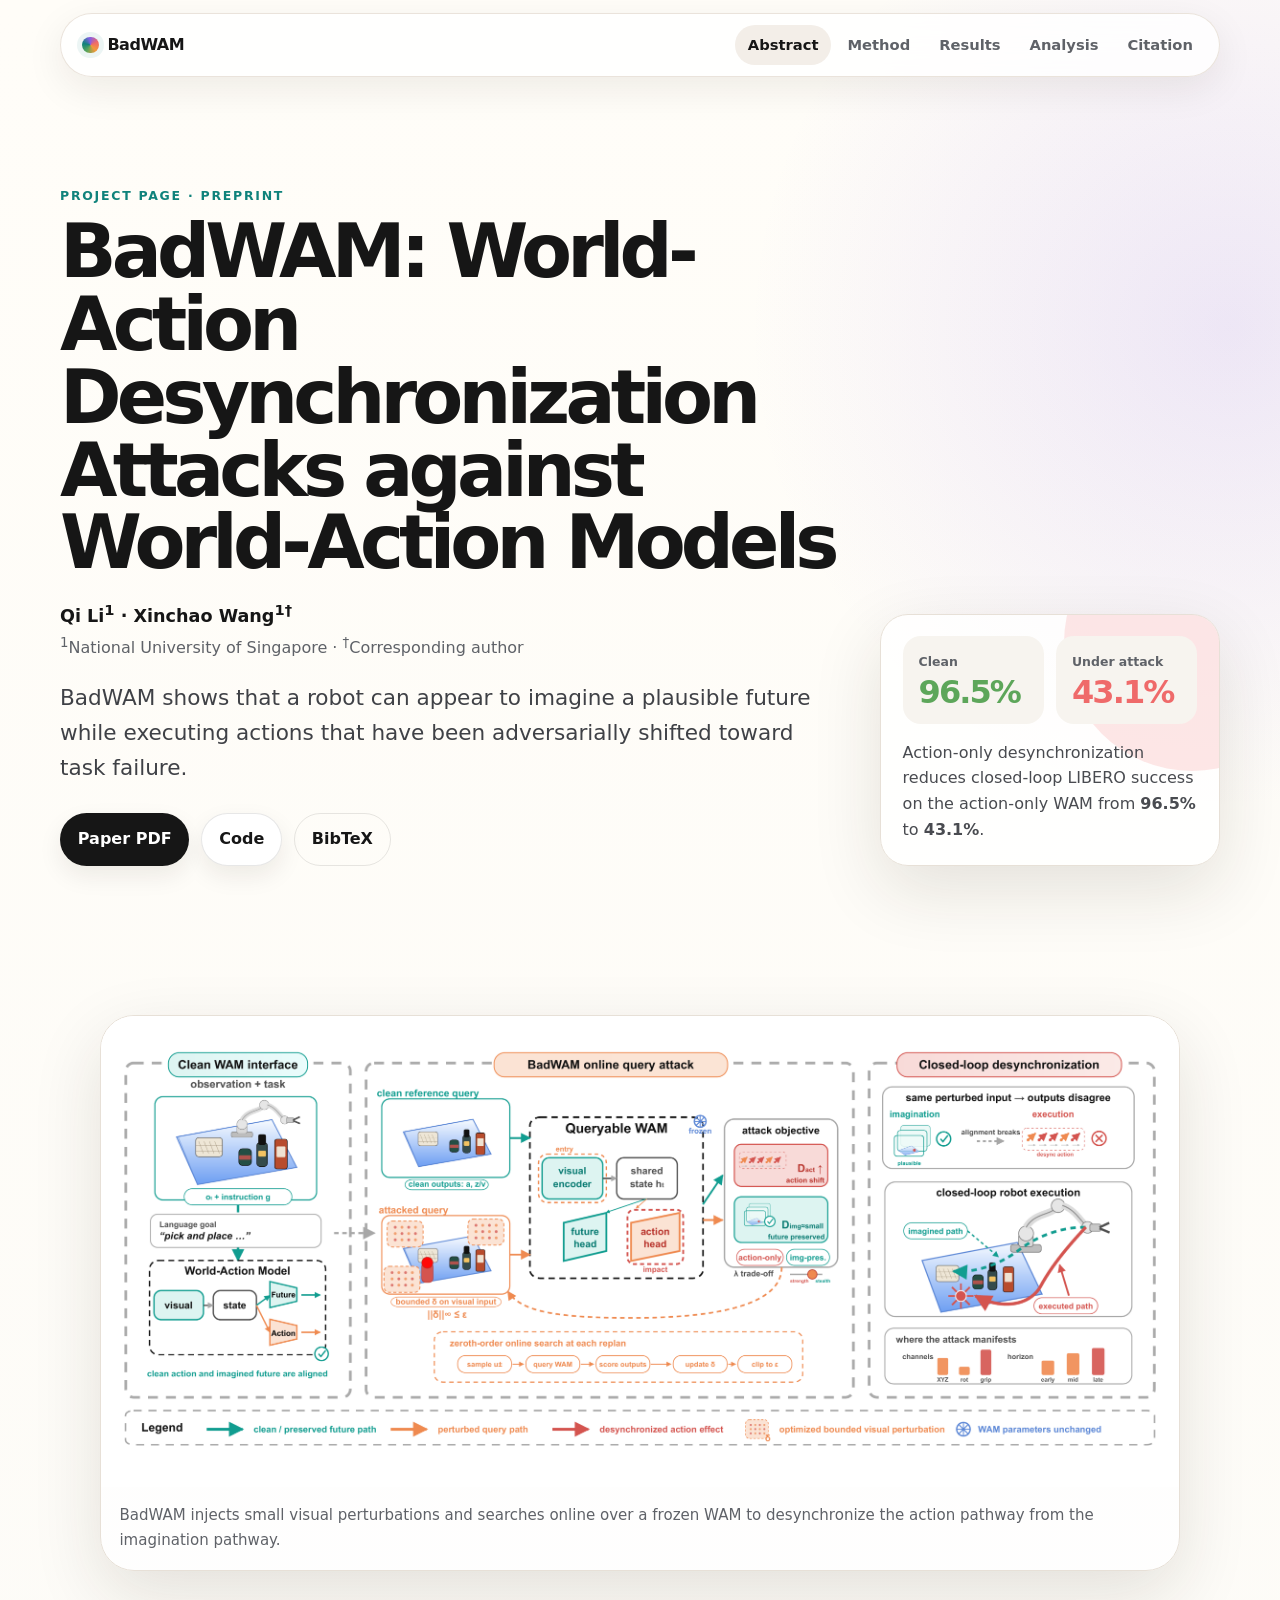
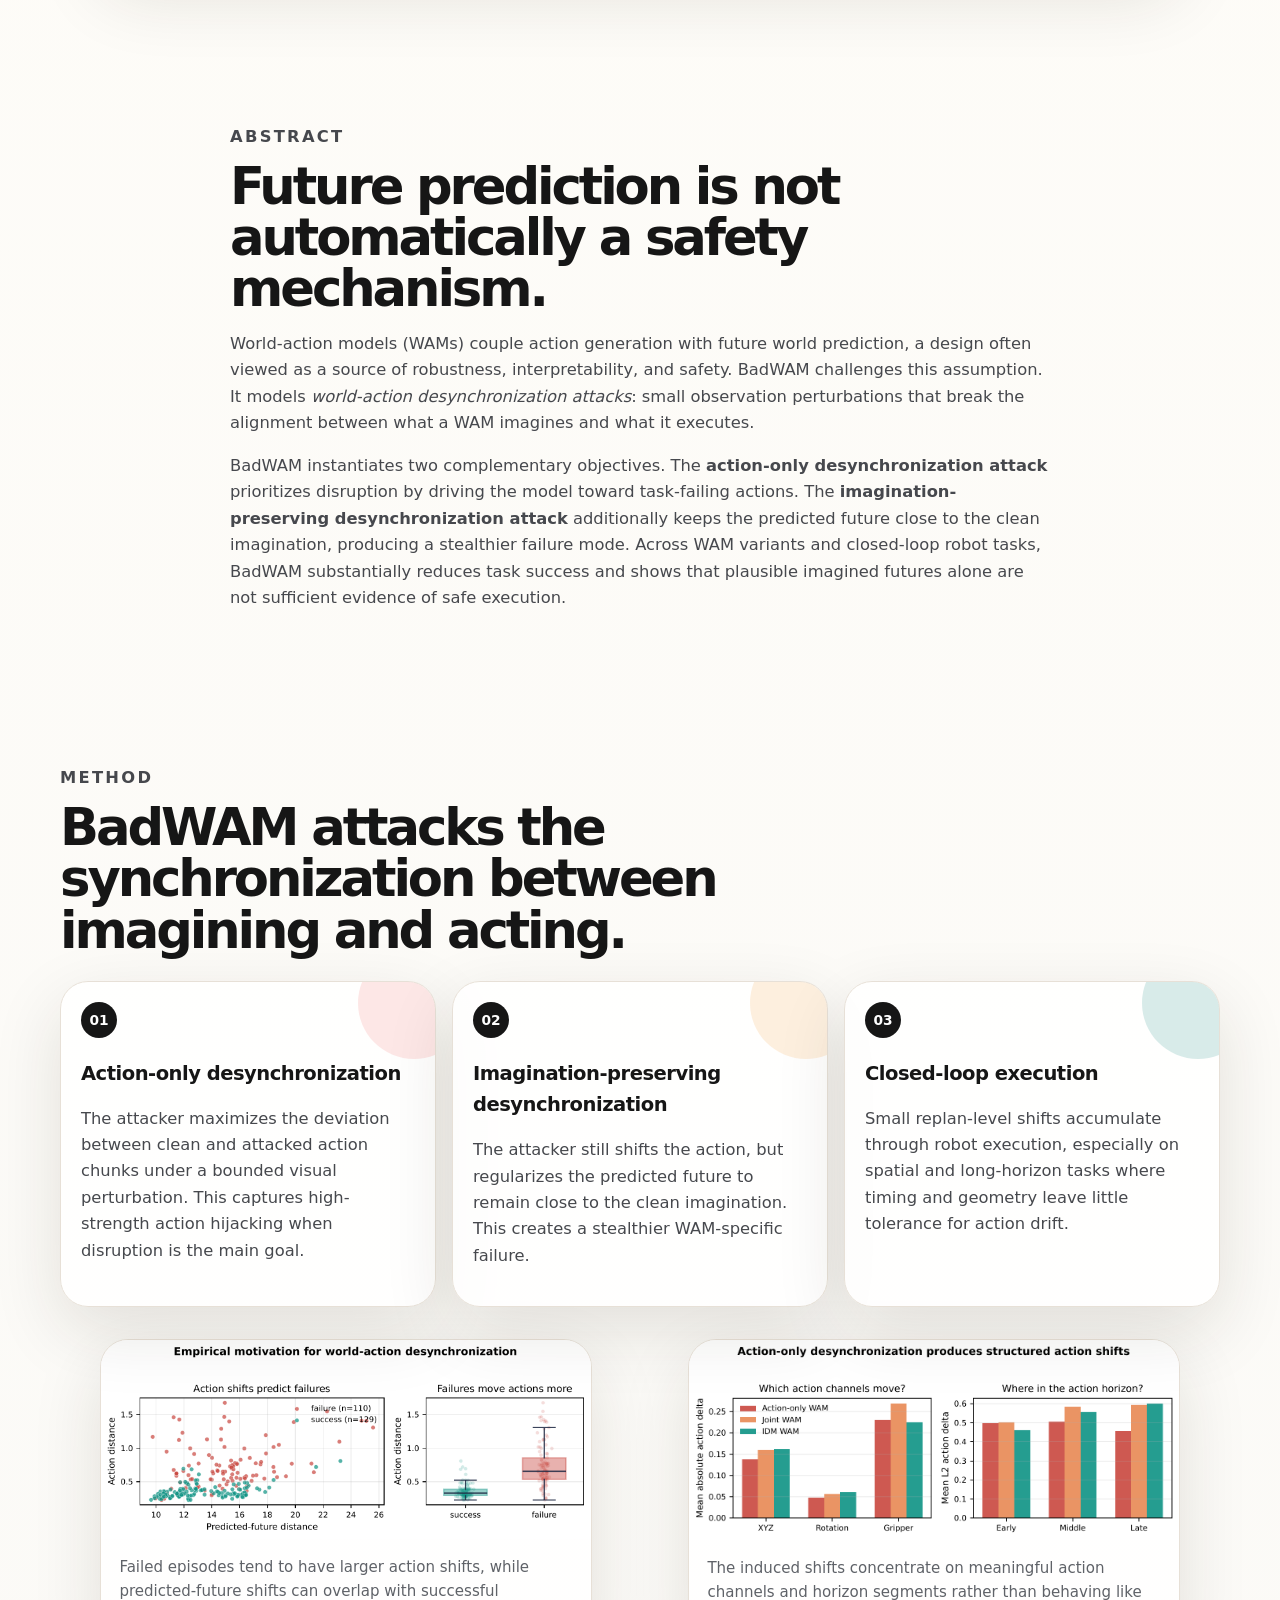
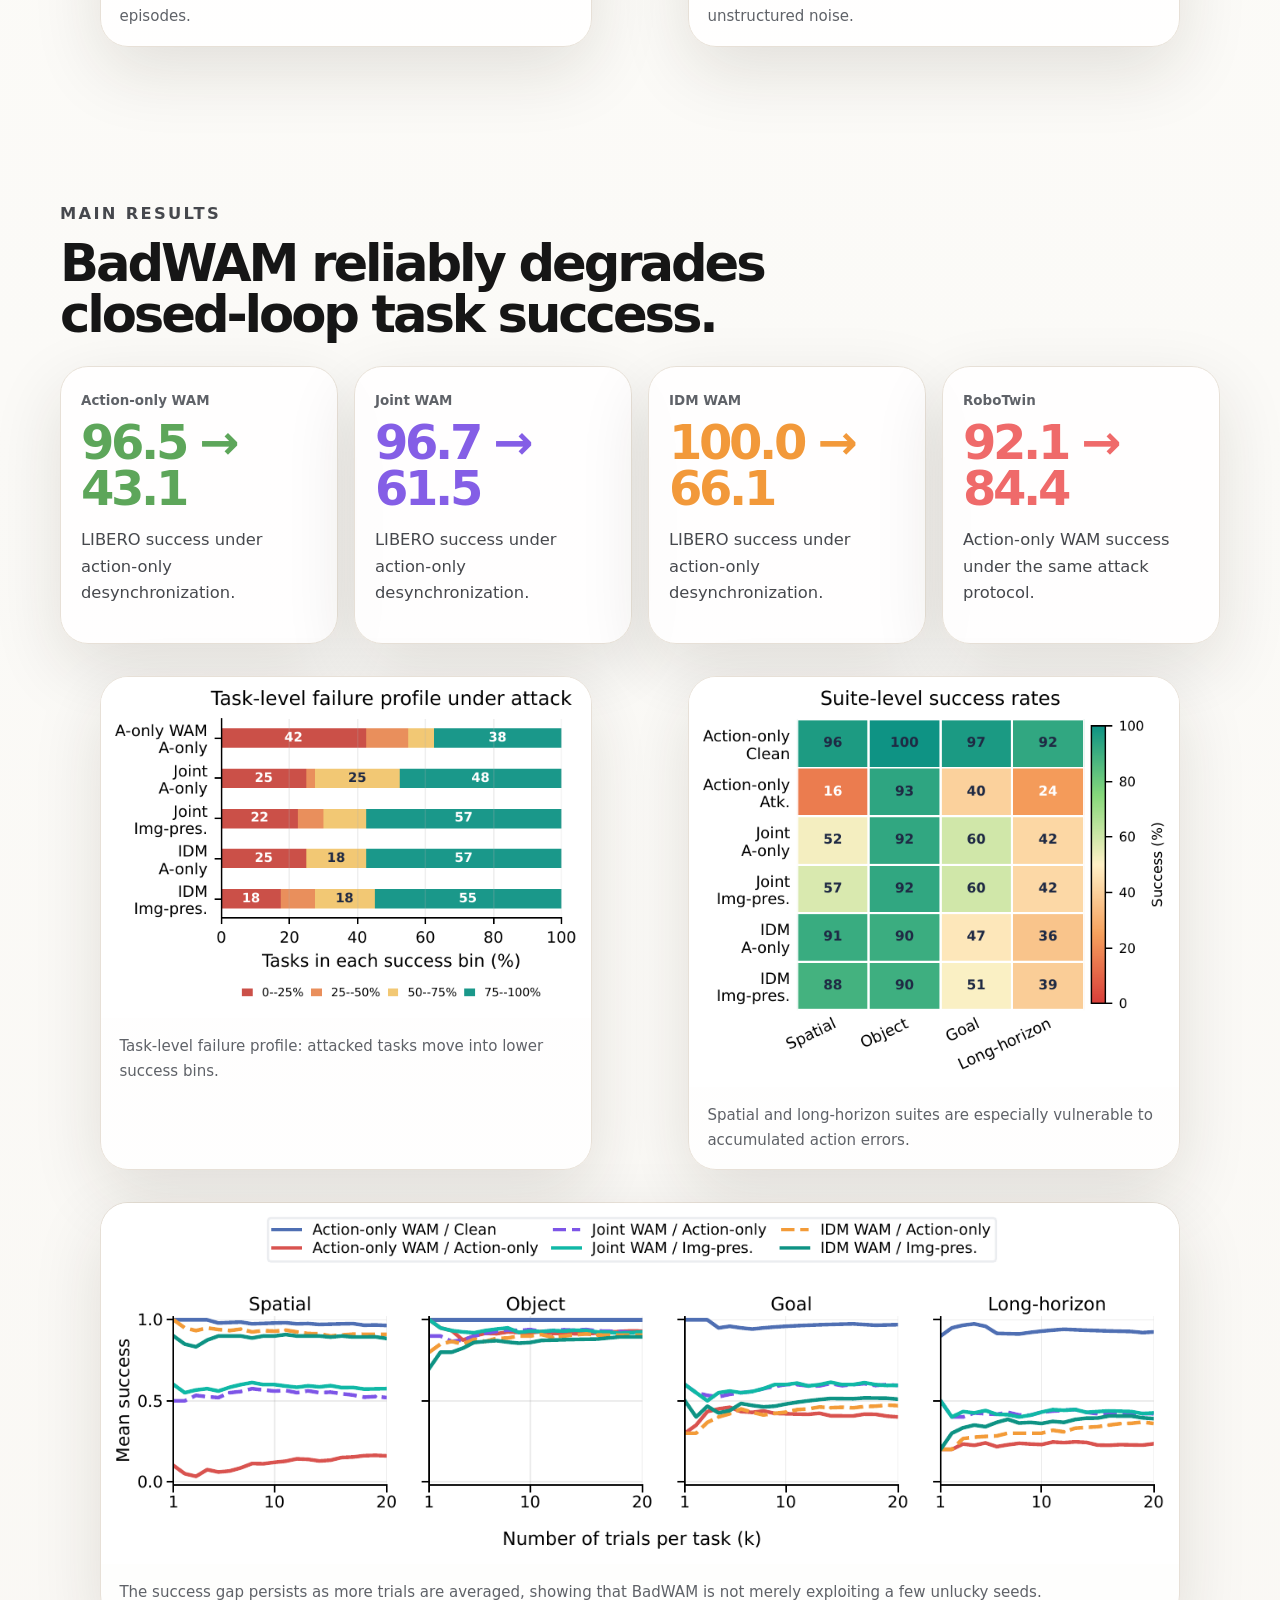
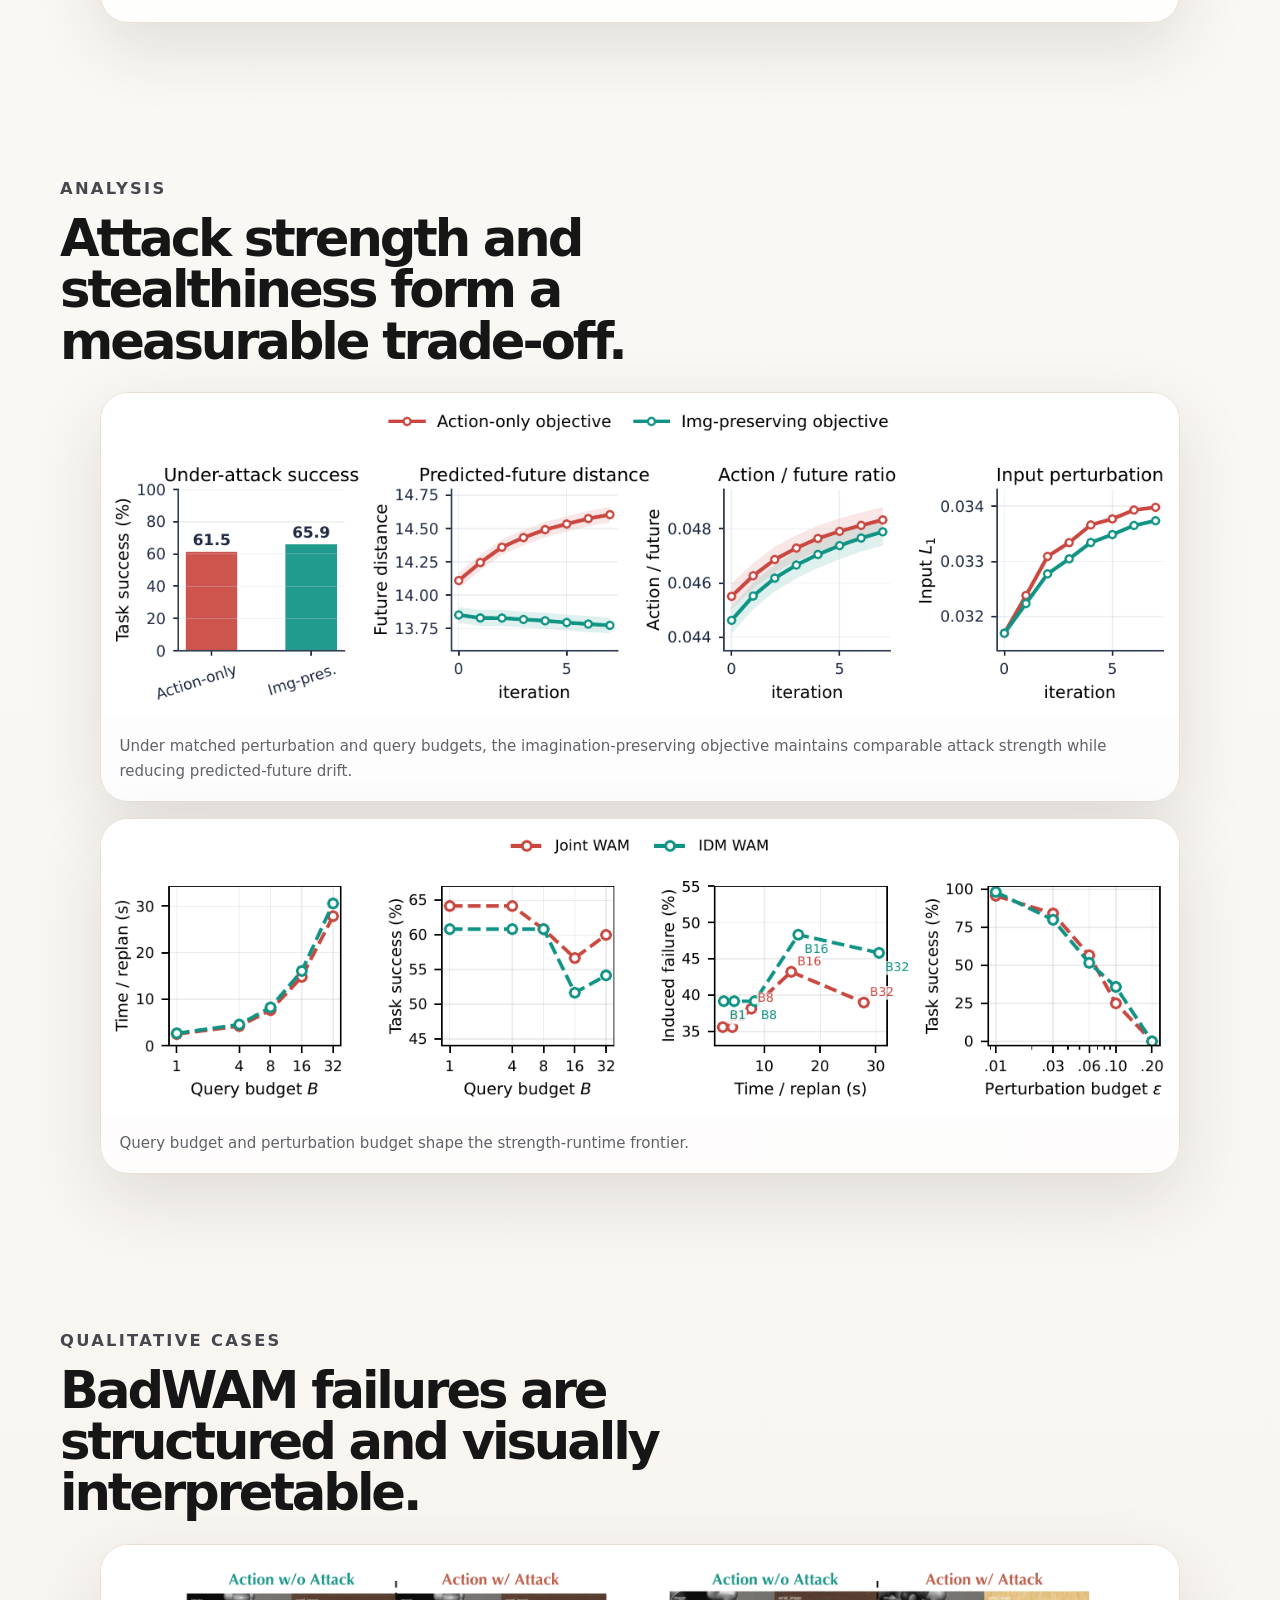
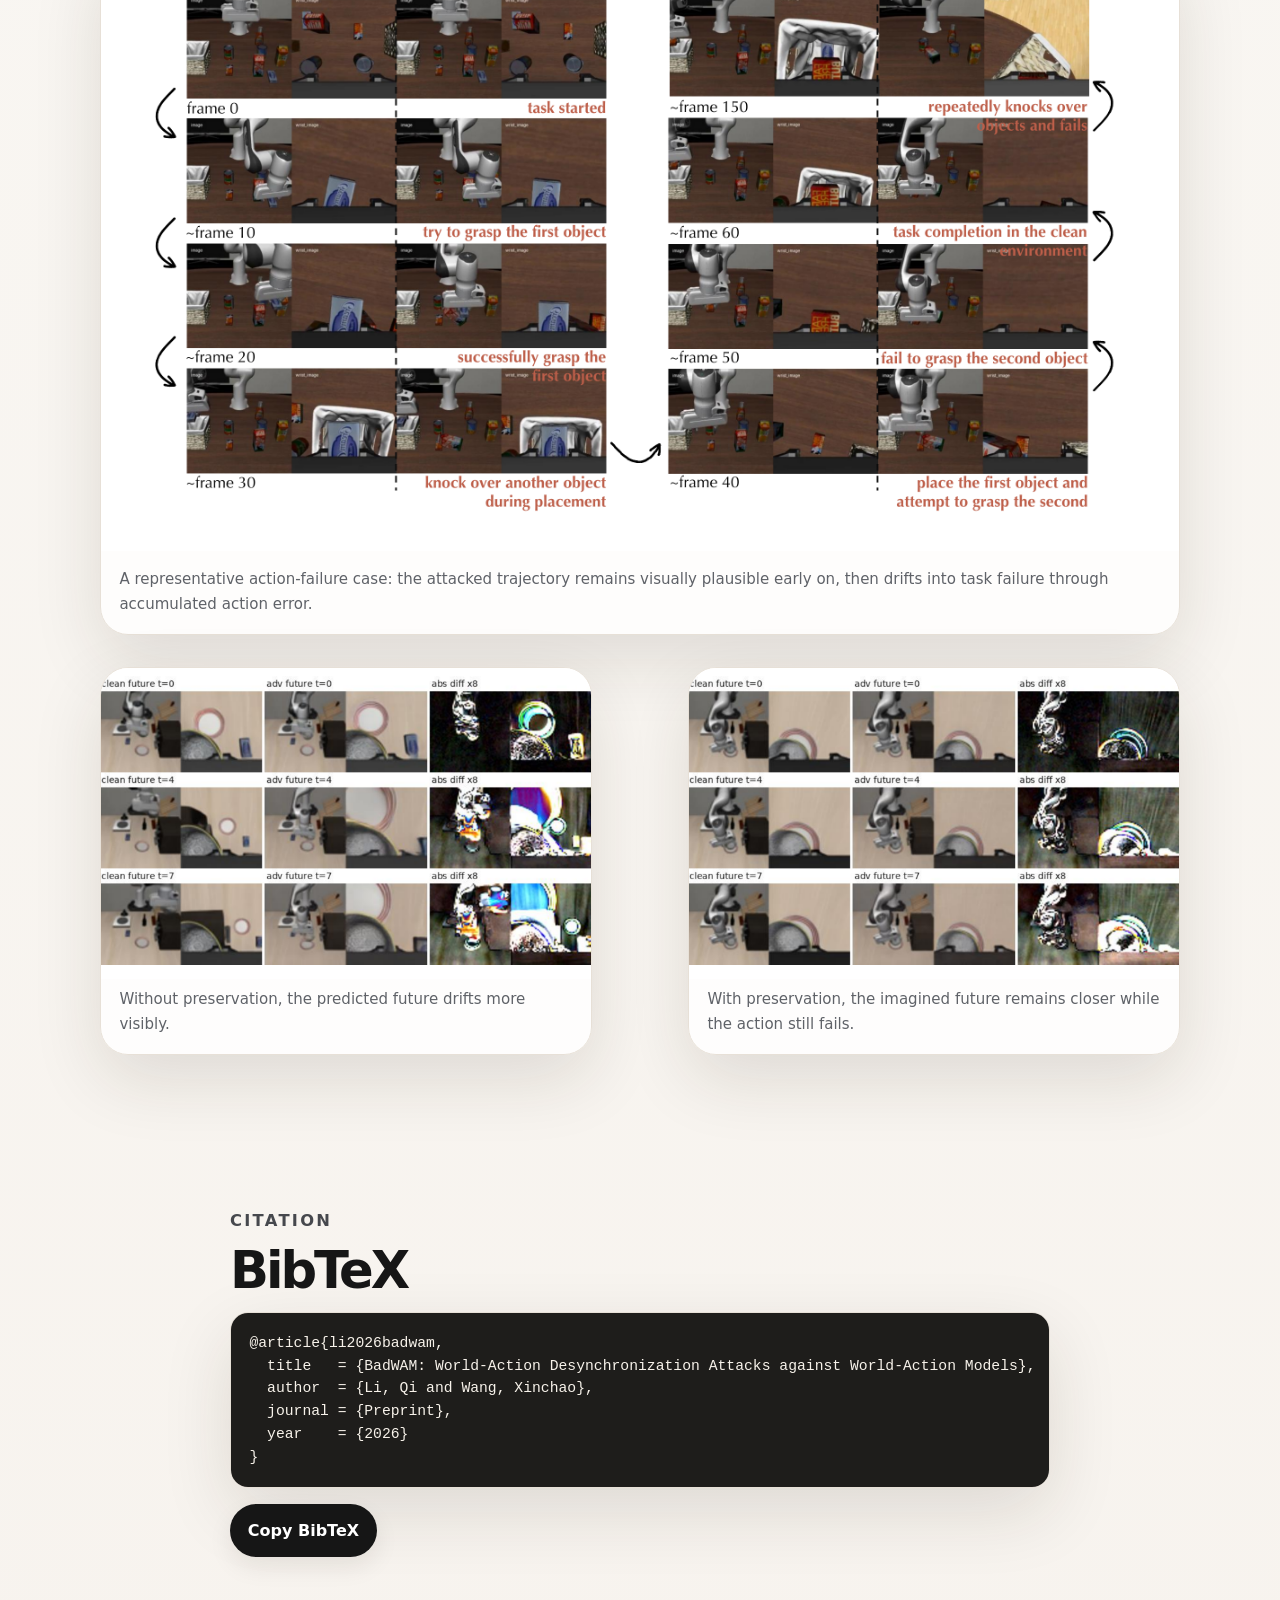
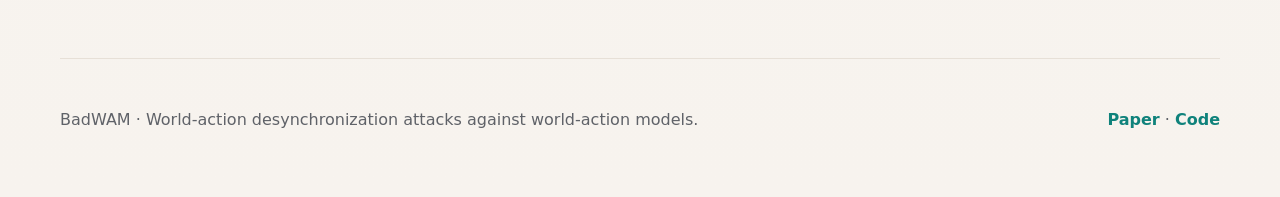
==== Homepage/index.html @ d05feae6 "BadWAM" ====
<!doctype html>
<html lang="en">
  <head>
    <meta charset="utf-8" />
    <meta name="viewport" content="width=device-width, initial-scale=1" />
    <meta
      name="description"
      content="BadWAM: World-Action Desynchronization Attacks against World-Action Models"
    />
    <meta property="og:title" content="BadWAM" />
    <meta
      property="og:description"
      content="World-action desynchronization attacks against world-action models."
    />
    <meta property="og:type" content="website" />
    <meta property="og:image" content="assets/images/method_overview.png" />
    <title>BadWAM: World-Action Desynchronization Attacks</title>
    <link rel="stylesheet" href="style.css" />
  </head>

  <body>
    <header class="topbar">
      <a class="brand" href="#top" aria-label="BadWAM home">
        <span class="brand-mark"></span>
        BadWAM
      </a>
      <nav class="site-nav" aria-label="Page navigation">
        <a href="#abstract">Abstract</a>
        <a href="#method">Method</a>
        <a href="#results">Results</a>
        <a href="#analysis">Analysis</a>
        <a href="#citation">Citation</a>
      </nav>
    </header>

    <main id="top">
      <section class="hero">
        <div class="hero-copy">
          <p class="eyebrow">Project page · Preprint</p>
          <h1>BadWAM: World-Action Desynchronization Attacks against World-Action Models</h1>
          <p class="authors">
            Qi Li<sup>1</sup> · Xinchao Wang<sup>1†</sup>
          </p>
          <p class="affiliation">
            <sup>1</sup>National University of Singapore · <sup>†</sup>Corresponding author
          </p>
          <p class="tagline">
            BadWAM shows that a robot can appear to imagine a plausible future while
            executing actions that have been adversarially shifted toward task failure.
          </p>
          <div class="button-row">
            <a class="button primary" href="assets/paper/BadWAM.pdf">Paper PDF</a>
            <a class="button" href="https://github.com/LiQiiiii/BadWAM">Code</a>
            <a class="button ghost" href="#citation">BibTeX</a>
          </div>
        </div>
        <aside class="hero-panel" aria-label="Key result summary">
          <div class="mini-chart">
            <div>
              <span>Clean</span>
              <strong>96.5%</strong>
            </div>
            <div>
              <span>Under attack</span>
              <strong>43.1%</strong>
            </div>
          </div>
          <p>
            Action-only desynchronization reduces closed-loop LIBERO success on the
            action-only WAM from <b>96.5%</b> to <b>43.1%</b>.
          </p>
        </aside>
      </section>

      <section class="section teaser">
        <figure class="image-card hero-image">
          <img src="assets/images/method_overview.png" alt="BadWAM method overview" />
          <figcaption>
            BadWAM injects small visual perturbations and searches online over a frozen
            WAM to desynchronize the action pathway from the imagination pathway.
          </figcaption>
        </figure>
      </section>

      <section id="abstract" class="section narrow">
        <p class="eyebrow">Abstract</p>
        <h2>Future prediction is not automatically a safety mechanism.</h2>
        <p>
          World-action models (WAMs) couple action generation with future world
          prediction, a design often viewed as a source of robustness, interpretability,
          and safety. BadWAM challenges this assumption. It models
          <em>world-action desynchronization attacks</em>: small observation
          perturbations that break the alignment between what a WAM imagines and what it
          executes.
        </p>
        <p>
          BadWAM instantiates two complementary objectives. The
          <strong>action-only desynchronization attack</strong> prioritizes disruption by
          driving the model toward task-failing actions. The
          <strong>imagination-preserving desynchronization attack</strong> additionally
          keeps the predicted future close to the clean imagination, producing a stealthier
          failure mode. Across WAM variants and closed-loop robot tasks, BadWAM
          substantially reduces task success and shows that plausible imagined futures
          alone are not sufficient evidence of safe execution.
        </p>
      </section>

      <section id="method" class="section">
        <div class="section-head">
          <p class="eyebrow">Method</p>
          <h2>BadWAM attacks the synchronization between imagining and acting.</h2>
        </div>

        <div class="method-grid">
          <article class="method-card red">
            <span class="step">01</span>
            <h3>Action-only desynchronization</h3>
            <p>
              The attacker maximizes the deviation between clean and attacked action
              chunks under a bounded visual perturbation. This captures high-strength
              action hijacking when disruption is the main goal.
            </p>
          </article>
          <article class="method-card orange">
            <span class="step">02</span>
            <h3>Imagination-preserving desynchronization</h3>
            <p>
              The attacker still shifts the action, but regularizes the predicted future
              to remain close to the clean imagination. This creates a stealthier
              WAM-specific failure.
            </p>
          </article>
          <article class="method-card teal">
            <span class="step">03</span>
            <h3>Closed-loop execution</h3>
            <p>
              Small replan-level shifts accumulate through robot execution, especially on
              spatial and long-horizon tasks where timing and geometry leave little
              tolerance for action drift.
            </p>
          </article>
        </div>

        <div class="two-col">
          <figure class="image-card">
            <img src="assets/images/desync_evidence_overleaf.png" alt="Action and future statistics" />
            <figcaption>
              Failed episodes tend to have larger action shifts, while predicted-future
              shifts can overlap with successful episodes.
            </figcaption>
          </figure>
          <figure class="image-card">
            <img src="assets/images/action_structure.png" alt="Action component analysis" />
            <figcaption>
              The induced shifts concentrate on meaningful action channels and horizon
              segments rather than behaving like unstructured noise.
            </figcaption>
          </figure>
        </div>
      </section>

      <section id="results" class="section">
        <div class="section-head">
          <p class="eyebrow">Main results</p>
          <h2>BadWAM reliably degrades closed-loop task success.</h2>
        </div>

        <div class="result-grid">
          <article class="result-card green">
            <span>Action-only WAM</span>
            <strong>96.5 → 43.1</strong>
            <p>LIBERO success under action-only desynchronization.</p>
          </article>
          <article class="result-card purple">
            <span>Joint WAM</span>
            <strong>96.7 → 61.5</strong>
            <p>LIBERO success under action-only desynchronization.</p>
          </article>
          <article class="result-card orange">
            <span>IDM WAM</span>
            <strong>100.0 → 66.1</strong>
            <p>LIBERO success under action-only desynchronization.</p>
          </article>
          <article class="result-card red">
            <span>RoboTwin</span>
            <strong>92.1 → 84.4</strong>
            <p>Action-only WAM success under the same attack protocol.</p>
          </article>
        </div>

        <div class="two-col">
          <figure class="image-card">
            <img src="assets/images/main_results.png" alt="Task-level failure profile" />
            <figcaption>
              Task-level failure profile: attacked tasks move into lower success bins.
            </figcaption>
          </figure>
          <figure class="image-card">
            <img src="assets/images/suite_heatmap.png" alt="Per-suite success heatmap" />
            <figcaption>
              Spatial and long-horizon suites are especially vulnerable to accumulated
              action errors.
            </figcaption>
          </figure>
        </div>

        <figure class="image-card wide">
          <img src="assets/images/success_by_suite.png" alt="Success over repeated trials by suite" />
          <figcaption>
            The success gap persists as more trials are averaged, showing that BadWAM is
            not merely exploiting a few unlucky seeds.
          </figcaption>
        </figure>
      </section>

      <section id="analysis" class="section">
        <div class="section-head">
          <p class="eyebrow">Analysis</p>
          <h2>Attack strength and stealthiness form a measurable trade-off.</h2>
        </div>

        <figure class="image-card wide">
          <img
            src="assets/images/matched_stealth.png"
            alt="Matched-strength stealth dynamics"
          />
          <figcaption>
            Under matched perturbation and query budgets, the imagination-preserving
            objective maintains comparable attack strength while reducing predicted-future
            drift.
          </figcaption>
        </figure>

        <figure class="image-card wide">
          <img src="assets/images/efficiency.png" alt="Efficiency and perturbation budget" />
          <figcaption>
            Query budget and perturbation budget shape the strength-runtime frontier.
          </figcaption>
        </figure>
      </section>

      <section id="qualitative" class="section">
        <div class="section-head">
          <p class="eyebrow">Qualitative cases</p>
          <h2>BadWAM failures are structured and visually interpretable.</h2>
        </div>

        <figure class="image-card wide">
          <img src="assets/images/action_case.png" alt="Clean and attacked action case study" />
          <figcaption>
            A representative action-failure case: the attacked trajectory remains visually
            plausible early on, then drifts into task failure through accumulated action
            error.
          </figcaption>
        </figure>

        <div class="two-col case-figures">
          <figure class="image-card future-case">
            <img
              src="assets/images/future_without_preservation.png"
              alt="Predicted future without preservation"
            />
            <figcaption>Without preservation, the predicted future drifts more visibly.</figcaption>
          </figure>
          <figure class="image-card future-case">
            <img
              src="assets/images/future_with_preservation.png"
              alt="Predicted future with preservation"
            />
            <figcaption>
              With preservation, the imagined future remains closer while the action still
              fails.
            </figcaption>
          </figure>
        </div>
      </section>

      <section id="citation" class="section narrow">
        <p class="eyebrow">Citation</p>
        <h2>BibTeX</h2>
        <pre><code id="bibtex">@article{li2026badwam,
  title   = {BadWAM: World-Action Desynchronization Attacks against World-Action Models},
  author  = {Li, Qi and Wang, Xinchao},
  journal = {Preprint},
  year    = {2026}
}</code></pre>
        <div class="button-row compact">
          <button class="button primary" type="button" data-copy-bibtex>Copy BibTeX</button>
          <span class="copy-status" data-copy-status></span>
        </div>
      </section>
    </main>

    <footer class="footer">
      <p>
        BadWAM · World-action desynchronization attacks against world-action models.
      </p>
      <p>
        <a href="assets/paper/BadWAM.pdf">Paper</a>
        <span aria-hidden="true">·</span>
        <a href="https://github.com/LiQiiiii/BadWAM">Code</a>
      </p>
    </footer>

    <script src="script.js"></script>
  </body>
</html>
---- Homepage/style.css ----
:root {
  --bg: #fbfaf7;
  --paper: #ffffff;
  --ink: #161616;
  --muted: #5f6268;
  --line: #e7e0d7;
  --green: #5da65a;
  --red: #ef6a6a;
  --orange: #f2993a;
  --purple: #845ee6;
  --teal: #0f827b;
  --blue: #447ea6;
  --shadow: 0 24px 70px rgba(40, 30, 18, 0.12);
  --radius-lg: 28px;
  --radius-md: 18px;
  --max-width: 1160px;
}

* {
  box-sizing: border-box;
}

html {
  scroll-behavior: smooth;
}

body {
  margin: 0;
  color: var(--ink);
  background:
    radial-gradient(circle at 10% -10%, rgba(93, 166, 90, 0.16), transparent 34rem),
    radial-gradient(circle at 96% 4%, rgba(132, 94, 230, 0.14), transparent 30rem),
    linear-gradient(180deg, #fffdf8 0%, var(--bg) 44%, #f7f3ee 100%);
  font-family:
    Inter, ui-sans-serif, system-ui, -apple-system, BlinkMacSystemFont, "Segoe UI",
    sans-serif;
  line-height: 1.62;
}

a {
  color: inherit;
}

img {
  display: block;
  max-width: 100%;
}

.topbar {
  position: sticky;
  top: 0;
  z-index: 20;
  display: flex;
  align-items: center;
  justify-content: space-between;
  gap: 1.5rem;
  width: min(var(--max-width), calc(100% - 2rem));
  margin: 0.8rem auto 0;
  padding: 0.72rem 0.85rem;
  border: 1px solid rgba(231, 224, 215, 0.88);
  border-radius: 999px;
  background: rgba(255, 255, 255, 0.82);
  backdrop-filter: blur(18px);
  box-shadow: 0 12px 38px rgba(40, 30, 18, 0.08);
}

.brand,
.site-nav a {
  text-decoration: none;
}

.brand {
  display: inline-flex;
  align-items: center;
  gap: 0.55rem;
  padding-left: 0.45rem;
  font-weight: 820;
  letter-spacing: -0.03em;
}

.brand-mark {
  width: 1.05rem;
  height: 1.05rem;
  border-radius: 50%;
  background: conic-gradient(from 210deg, var(--green), var(--teal), var(--purple), var(--red), var(--orange), var(--green));
  box-shadow: 0 0 0 5px rgba(15, 130, 123, 0.08);
}

.site-nav {
  display: flex;
  gap: 0.25rem;
  flex-wrap: wrap;
  justify-content: flex-end;
}

.site-nav a {
  padding: 0.48rem 0.78rem;
  border-radius: 999px;
  color: var(--muted);
  font-size: 0.92rem;
  font-weight: 650;
}

.site-nav a:hover,
.site-nav a.active {
  color: var(--ink);
  background: #f3eee8;
}

main {
  width: min(var(--max-width), calc(100% - 2rem));
  margin: 0 auto;
}

.hero {
  display: grid;
  grid-template-columns: minmax(0, 1fr) 340px;
  gap: 2rem;
  align-items: end;
  min-height: 72vh;
  padding: 6.8rem 0 4rem;
}

.hero-copy h1 {
  max-width: 900px;
  margin: 0.4rem 0 1.1rem;
  font-size: clamp(2.7rem, 5.8vw, 5.7rem);
  line-height: 0.98;
  letter-spacing: -0.065em;
}

.eyebrow {
  margin: 0 0 0.65rem;
  color: var(--teal);
  font-size: 0.78rem;
  font-weight: 850;
  letter-spacing: 0.14em;
  text-transform: uppercase;
}

.authors {
  margin: 0.2rem 0 0;
  font-size: 1.1rem;
  font-weight: 720;
}

.affiliation {
  margin: 0.15rem 0 1.2rem;
  color: var(--muted);
}

.tagline {
  max-width: 780px;
  margin: 0;
  color: #3f4146;
  font-size: clamp(1.1rem, 2vw, 1.35rem);
}

.button-row {
  display: flex;
  align-items: center;
  flex-wrap: wrap;
  gap: 0.75rem;
  margin-top: 1.7rem;
}

.button {
  display: inline-flex;
  align-items: center;
  justify-content: center;
  min-height: 2.8rem;
  padding: 0.78rem 1.05rem;
  border: 1px solid rgba(22, 22, 22, 0.1);
  border-radius: 999px;
  background: var(--paper);
  color: var(--ink);
  font: inherit;
  font-weight: 760;
  text-decoration: none;
  cursor: pointer;
  box-shadow: 0 10px 25px rgba(40, 30, 18, 0.08);
  transition: transform 160ms ease, box-shadow 160ms ease, background 160ms ease;
}

.button:hover {
  transform: translateY(-2px);
  box-shadow: 0 16px 34px rgba(40, 30, 18, 0.12);
}

.button.primary {
  border-color: transparent;
  background: var(--ink);
  color: white;
}

.button.ghost {
  background: transparent;
  box-shadow: none;
}

.button-row.compact {
  margin-top: 1rem;
}

.copy-status {
  color: var(--teal);
  font-weight: 700;
}

.hero-panel {
  position: relative;
  overflow: hidden;
  padding: 1.35rem;
  border: 1px solid var(--line);
  border-radius: var(--radius-lg);
  background: rgba(255, 255, 255, 0.76);
  box-shadow: var(--shadow);
}

.hero-panel::before {
  content: "";
  position: absolute;
  inset: -40% -30% auto auto;
  width: 16rem;
  height: 16rem;
  border-radius: 50%;
  background: rgba(239, 106, 106, 0.16);
}

.mini-chart {
  position: relative;
  z-index: 1;
  display: grid;
  grid-template-columns: 1fr 1fr;
  gap: 0.75rem;
}

.mini-chart div {
  padding: 1rem;
  border-radius: 18px;
  background: #f7f4ef;
}

.mini-chart span {
  display: block;
  color: var(--muted);
  font-size: 0.78rem;
  font-weight: 760;
}

.mini-chart strong {
  display: block;
  margin-top: 0.2rem;
  color: var(--red);
  font-size: 2rem;
  line-height: 1;
  letter-spacing: -0.06em;
}

.mini-chart div:first-child strong {
  color: var(--green);
}

.hero-panel p {
  position: relative;
  z-index: 1;
  margin: 1rem 0 0;
  color: #494b50;
}

.section {
  padding: 4.3rem 0;
}

.section.narrow {
  width: min(820px, 100%);
  margin: 0 auto;
}

.section h2 {
  margin: 0 0 1rem;
  font-size: clamp(2rem, 4vw, 3.45rem);
  line-height: 1;
  letter-spacing: -0.06em;
}

.section h3 {
  margin: 0 0 0.45rem;
  font-size: 1.22rem;
  letter-spacing: -0.025em;
}

.section p {
  color: #46484d;
  font-size: 1.02rem;
}

.section-head {
  max-width: 820px;
  margin-bottom: 1.6rem;
}

.image-card,
.method-card,
.result-card {
  border: 1px solid var(--line);
  border-radius: var(--radius-lg);
  background: rgba(255, 255, 255, 0.82);
  box-shadow: var(--shadow);
}

.image-card {
  overflow: hidden;
}

.image-card img {
  width: 100%;
  background: white;
}

.future-case img {
  width: 108%;
  max-width: none;
  margin: -1.2% -4% -0.5%;
}

.image-card figcaption {
  padding: 1rem 1.15rem 1.1rem;
  color: var(--muted);
  font-size: 0.94rem;
}

.future-case figcaption {
  padding-top: 0.65rem;
}

.hero-image {
  border-radius: 34px;
}

.method-grid,
.result-grid,
.two-col {
  display: grid;
  gap: 1rem;
}

.method-grid {
  grid-template-columns: repeat(3, minmax(0, 1fr));
}

.method-card,
.result-card {
  padding: 1.25rem;
}

.method-card {
  position: relative;
  overflow: hidden;
}

.method-card::after {
  content: "";
  position: absolute;
  right: -2.2rem;
  top: -2.2rem;
  width: 7rem;
  height: 7rem;
  border-radius: 50%;
  opacity: 0.16;
}

.method-card.red::after {
  background: var(--red);
}

.method-card.orange::after {
  background: var(--orange);
}

.method-card.teal::after {
  background: var(--teal);
}

.step {
  display: inline-flex;
  align-items: center;
  justify-content: center;
  width: 2.25rem;
  height: 2.25rem;
  margin-bottom: 1.2rem;
  border-radius: 50%;
  color: white;
  background: var(--ink);
  font-size: 0.86rem;
  font-weight: 820;
}

.two-col {
  grid-template-columns: repeat(2, minmax(0, 1fr));
  margin-top: 1rem;
}

.result-grid {
  grid-template-columns: repeat(4, minmax(0, 1fr));
}

.result-card span {
  color: var(--muted);
  font-size: 0.84rem;
  font-weight: 800;
}

.result-card strong {
  display: block;
  margin: 0.45rem 0 0.5rem;
  font-size: clamp(2rem, 3.8vw, 3rem);
  line-height: 0.95;
  letter-spacing: -0.07em;
}

.result-card.green strong {
  color: var(--green);
}

.result-card.purple strong {
  color: var(--purple);
}

.result-card.orange strong {
  color: var(--orange);
}

.result-card.red strong {
  color: var(--red);
}

.wide {
  margin-top: 1rem;
}

.medium {
  width: min(680px, 100%);
  margin: 1rem auto 0;
}

pre {
  overflow-x: auto;
  margin: 1rem 0 0;
  padding: 1.15rem;
  border: 1px solid var(--line);
  border-radius: var(--radius-md);
  background: #1e1d1b;
  color: #f7f2ea;
  box-shadow: var(--shadow);
}

code {
  font-family: "SFMono-Regular", Consolas, "Liberation Mono", monospace;
  font-size: 0.92rem;
  line-height: 1.55;
}

.footer {
  display: flex;
  justify-content: space-between;
  gap: 1rem;
  width: min(var(--max-width), calc(100% - 2rem));
  margin: 2rem auto 0;
  padding: 2rem 0 3rem;
  border-top: 1px solid var(--line);
  color: var(--muted);
}

.footer a {
  color: var(--teal);
  font-weight: 760;
  text-decoration: none;
}

@media (max-width: 920px) {
  .topbar {
    align-items: flex-start;
    border-radius: 24px;
  }

  .site-nav {
    display: none;
  }

  .hero {
    grid-template-columns: 1fr;
    min-height: auto;
    padding-top: 4.5rem;
  }

  .method-grid,
  .result-grid,
  .two-col {
    grid-template-columns: 1fr;
  }
}

@media (max-width: 560px) {
  main,
  .topbar,
  .footer {
    width: min(100% - 1rem, var(--max-width));
  }

  .hero-copy h1 {
    font-size: 2.65rem;
  }

  .section {
    padding: 3rem 0;
  }

  .footer {
    flex-direction: column;
  }
}
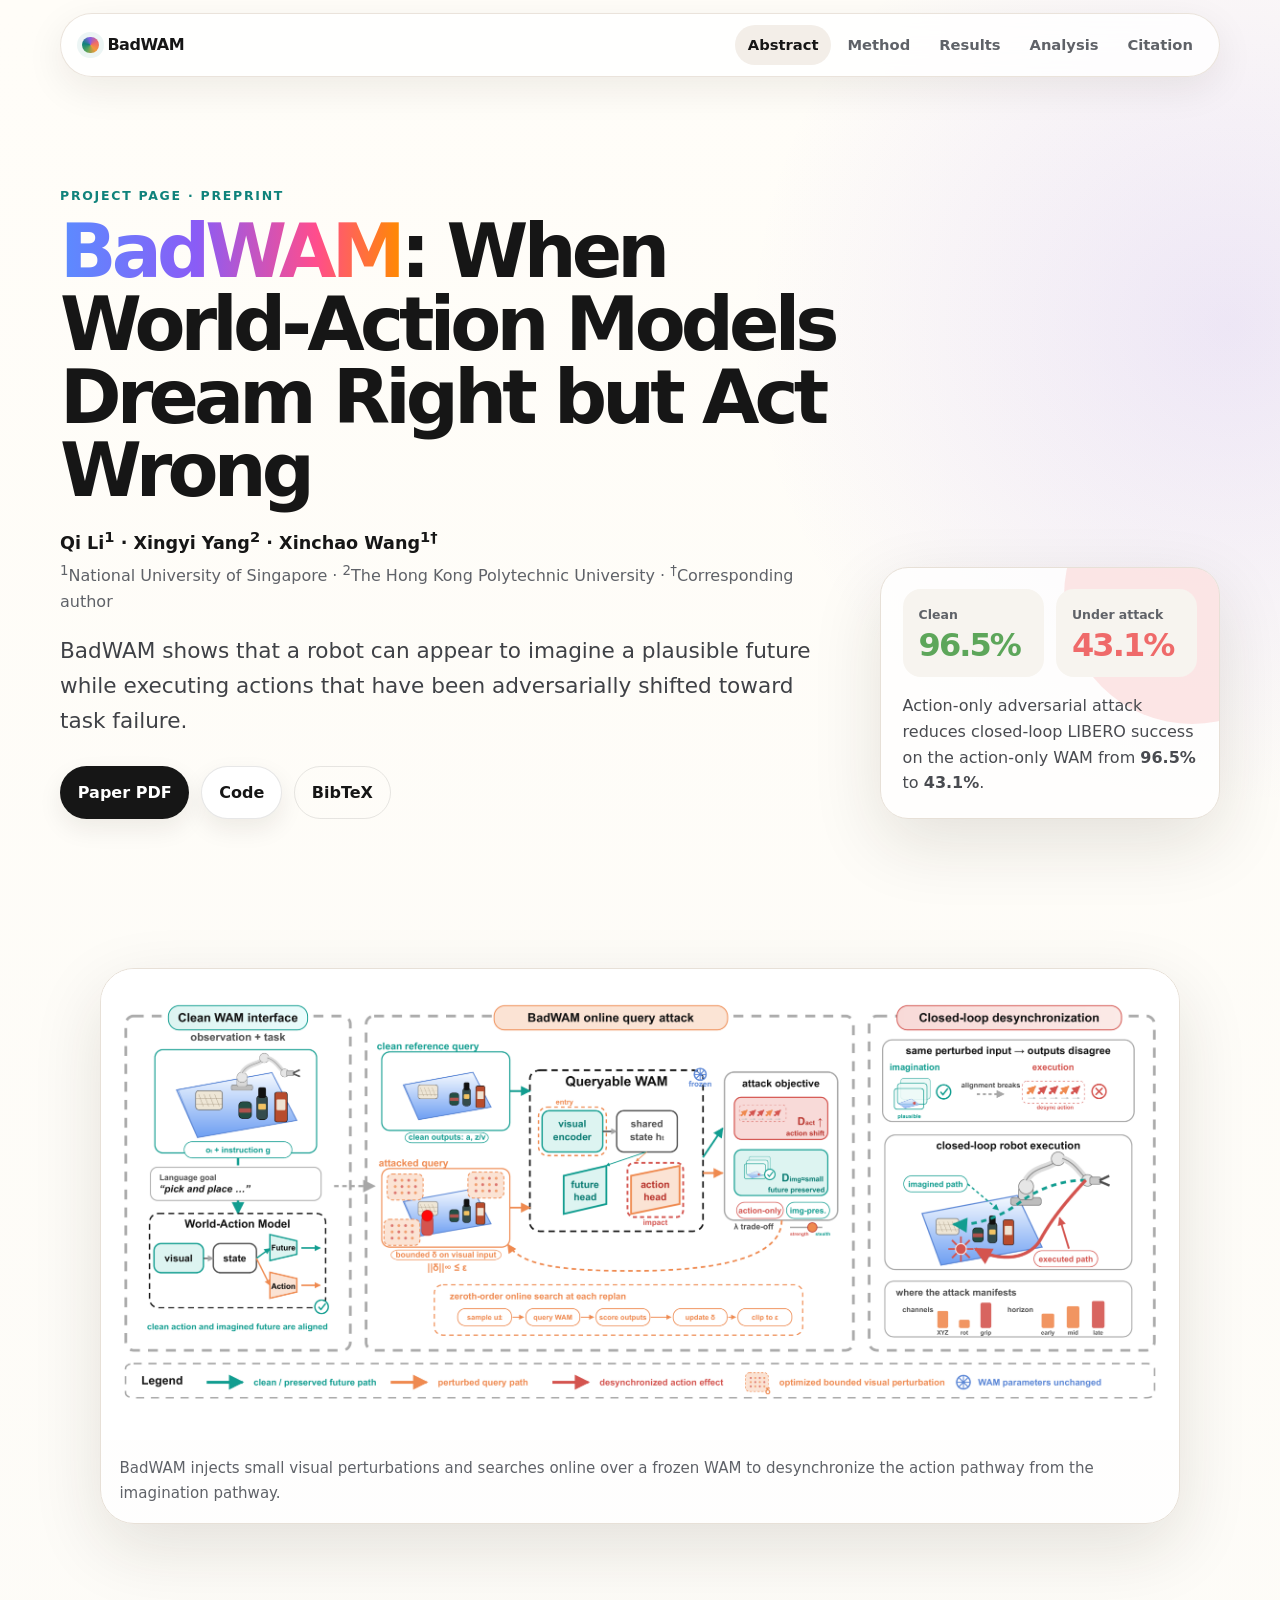
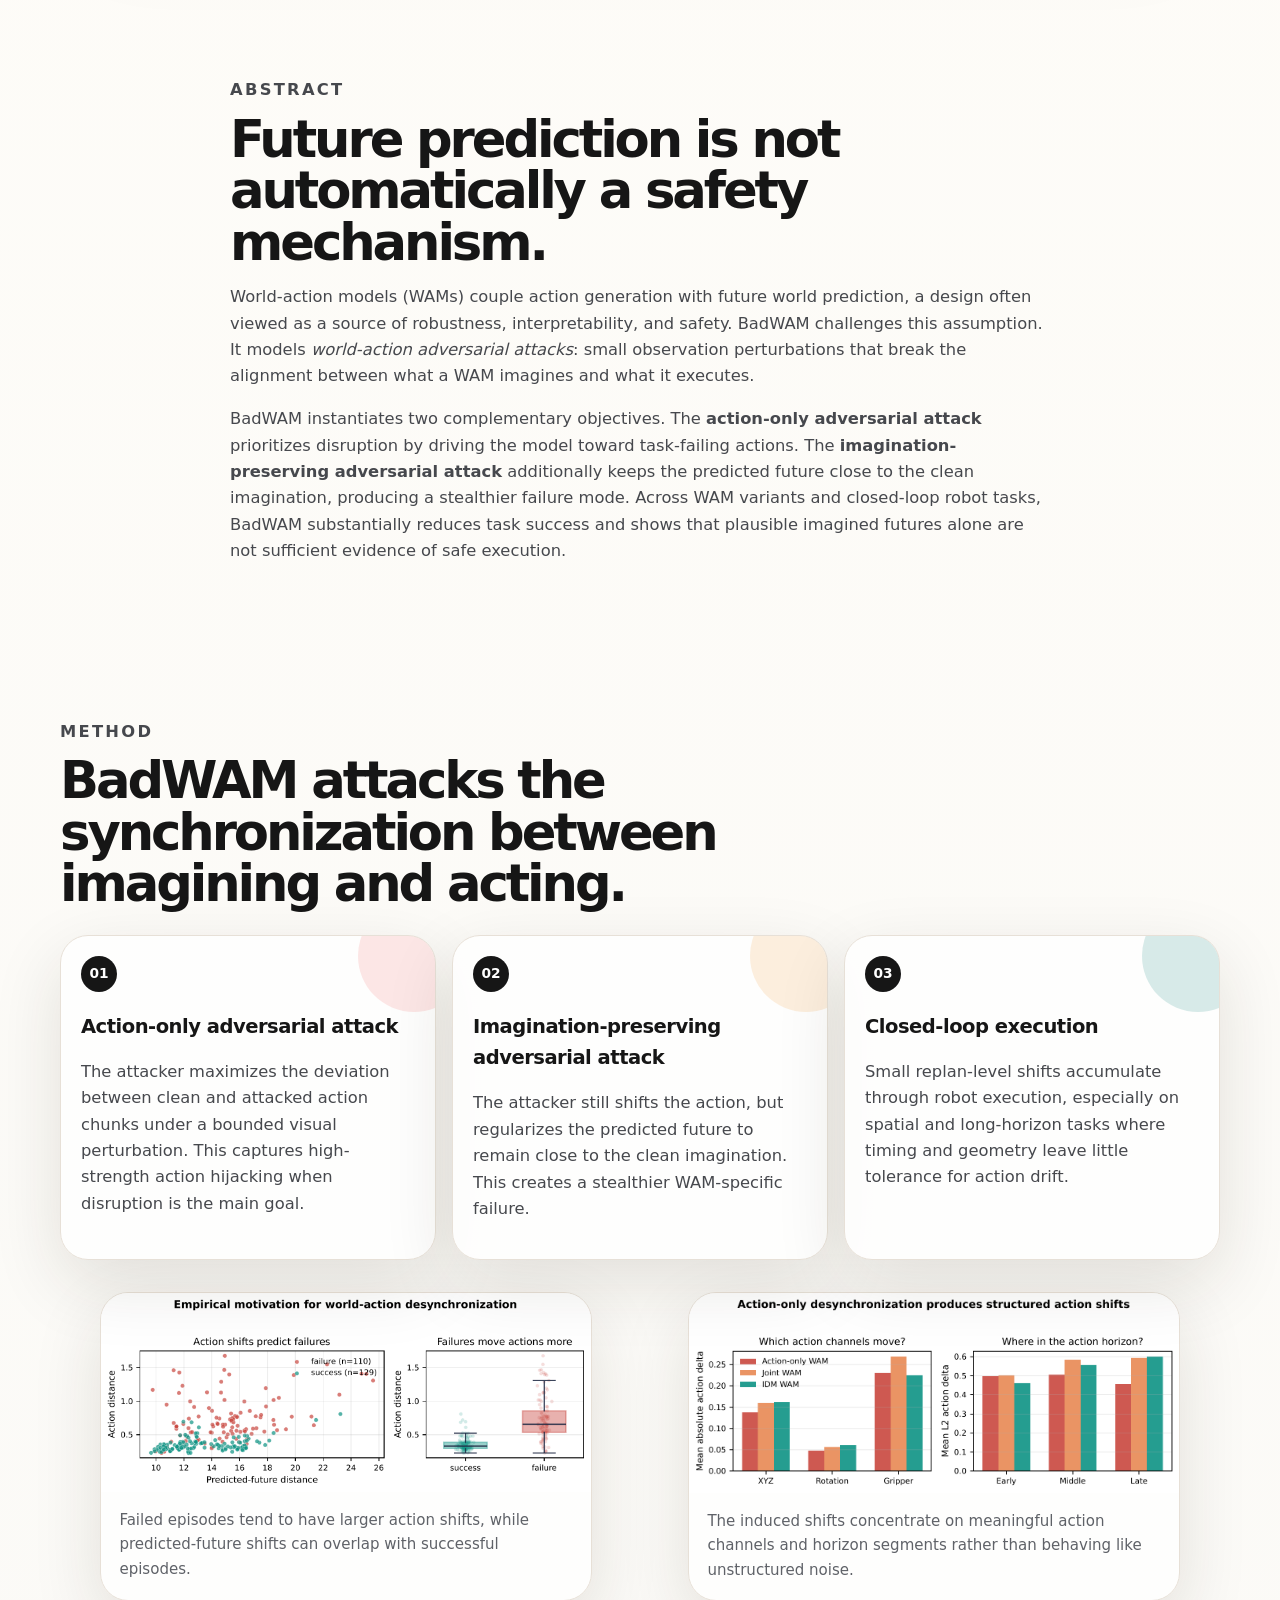
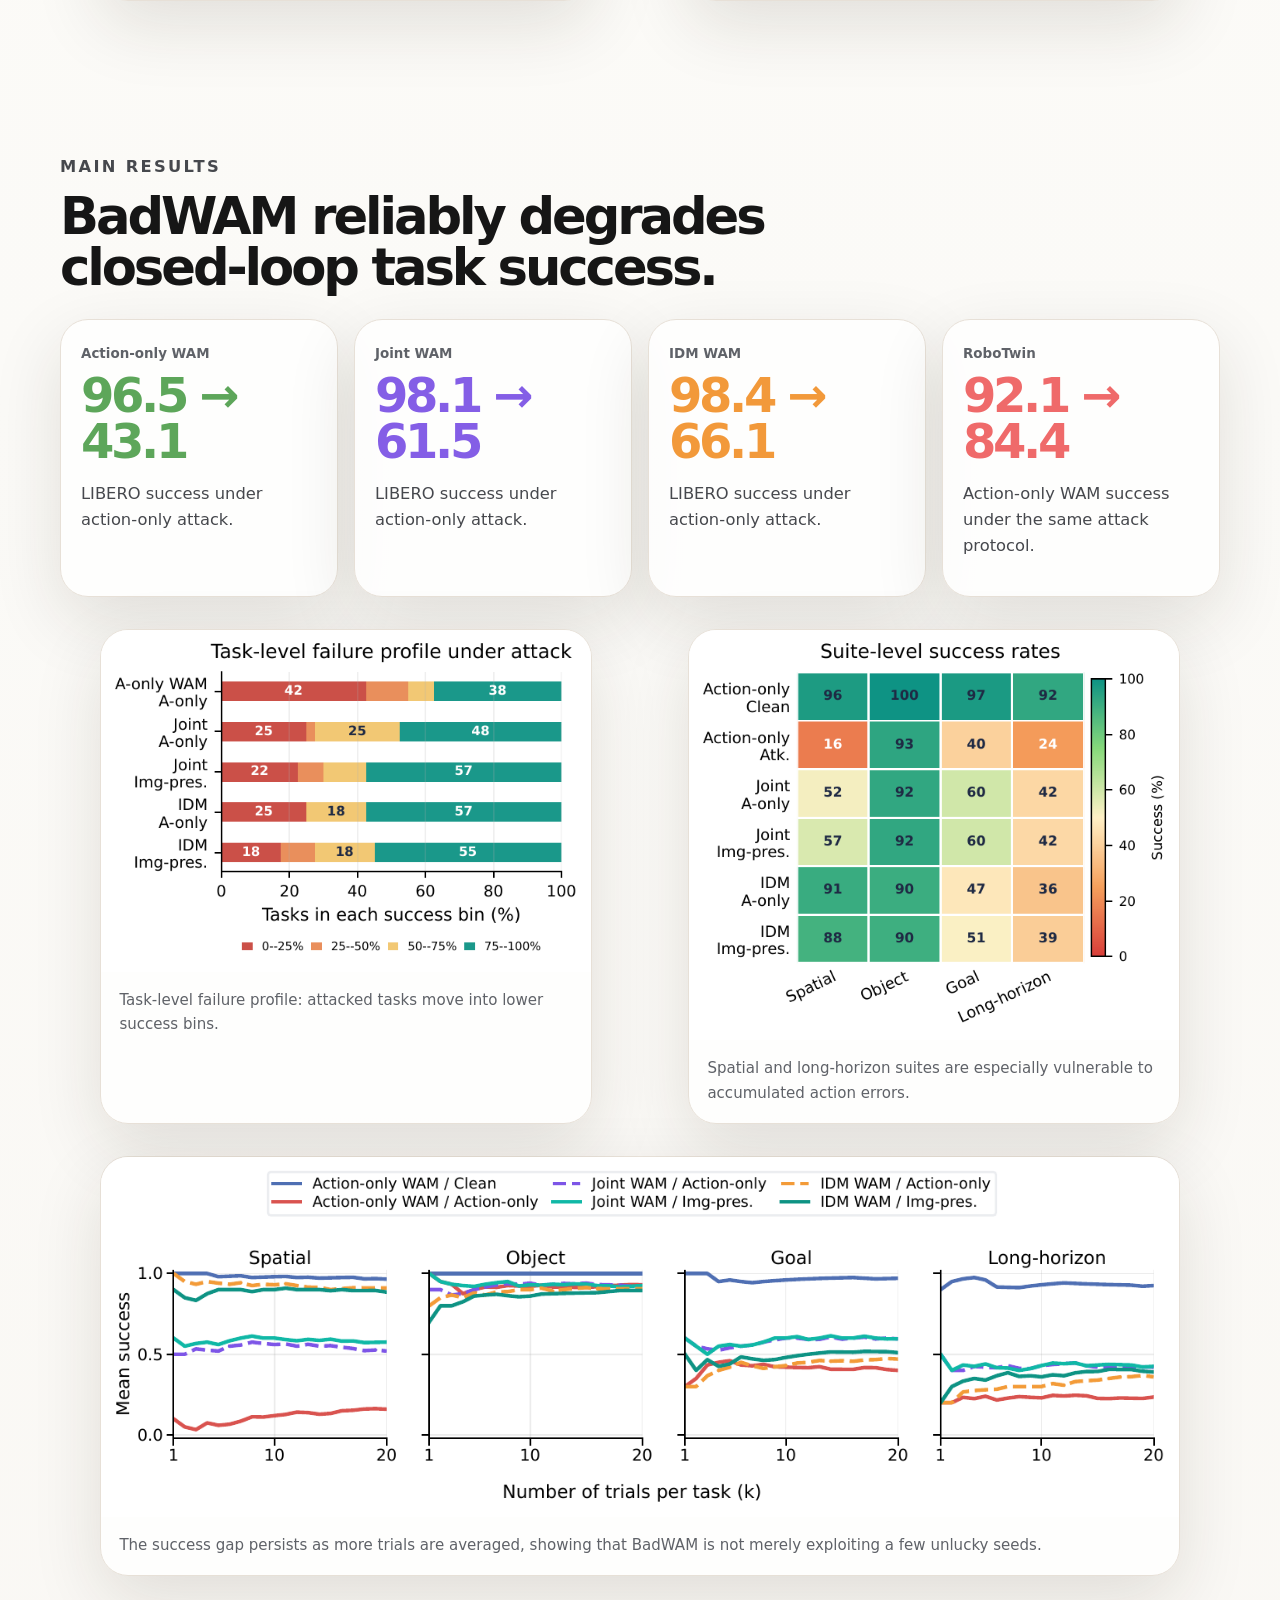
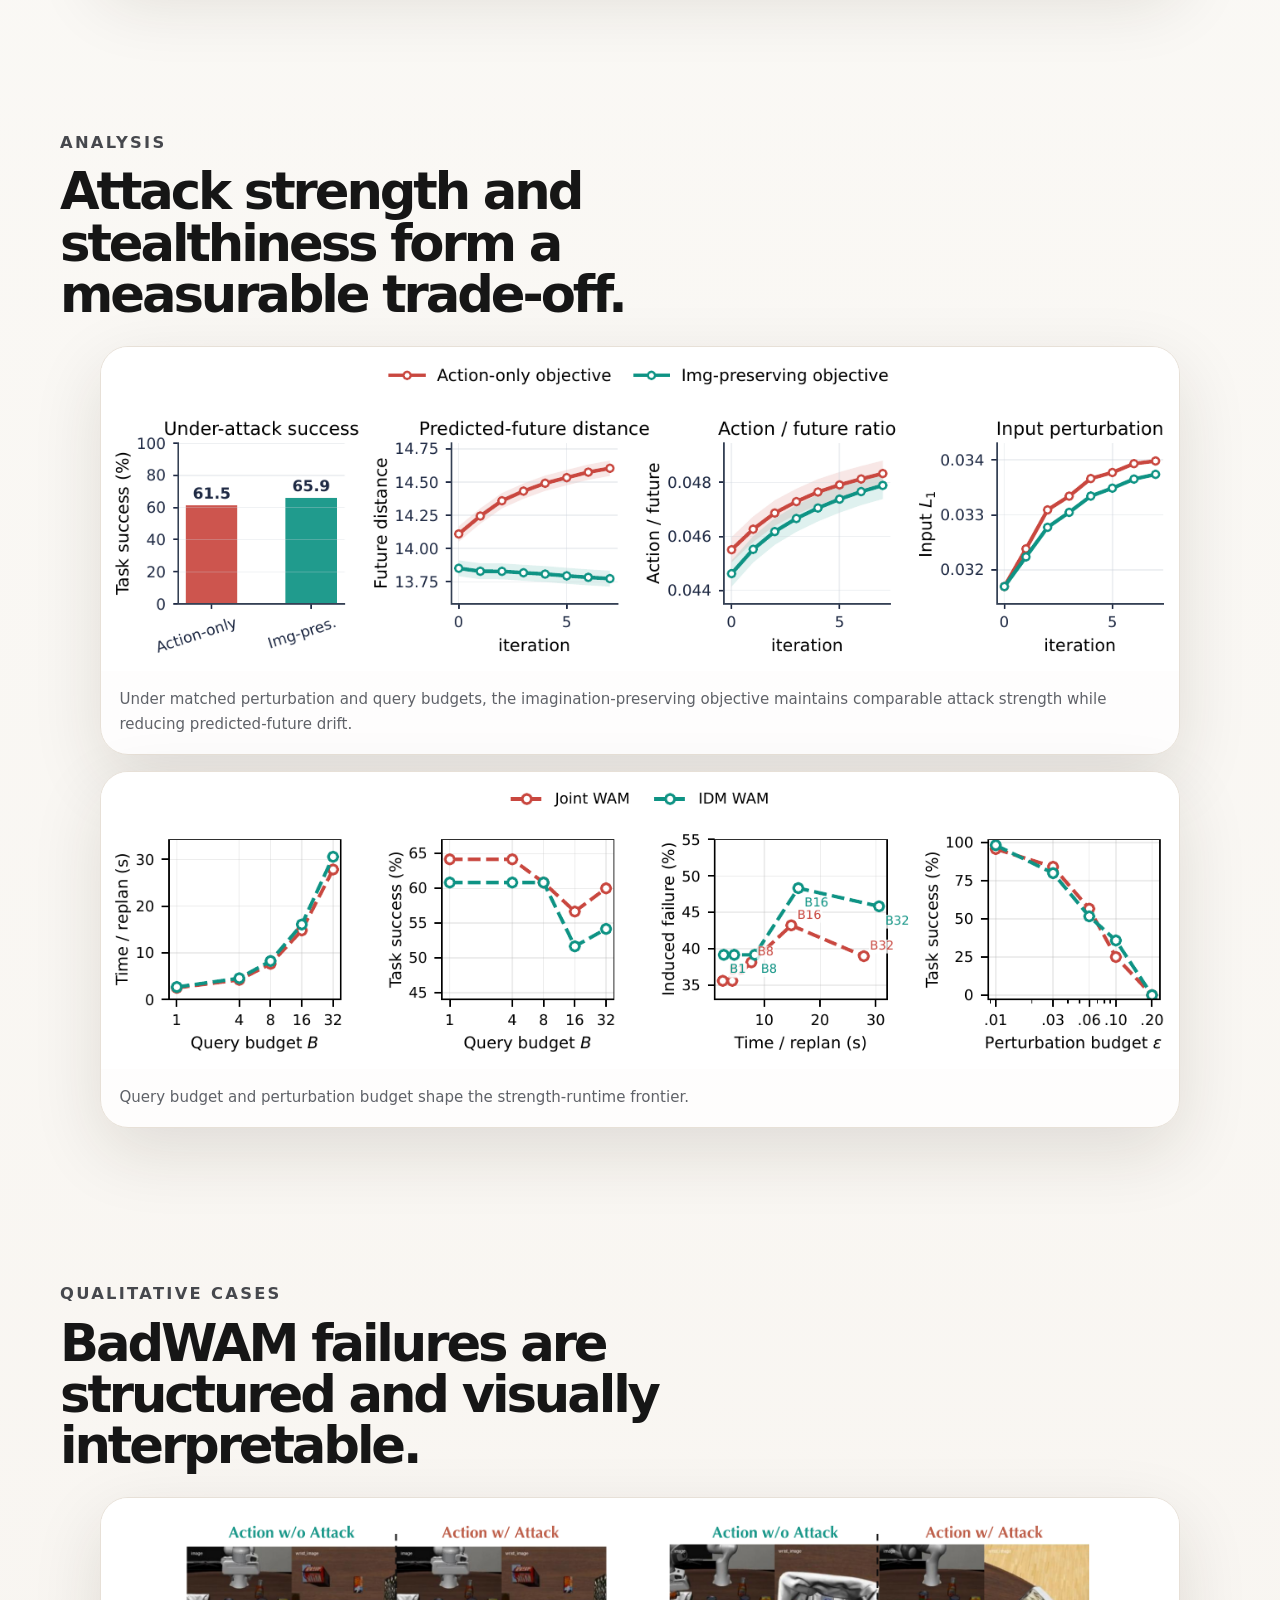
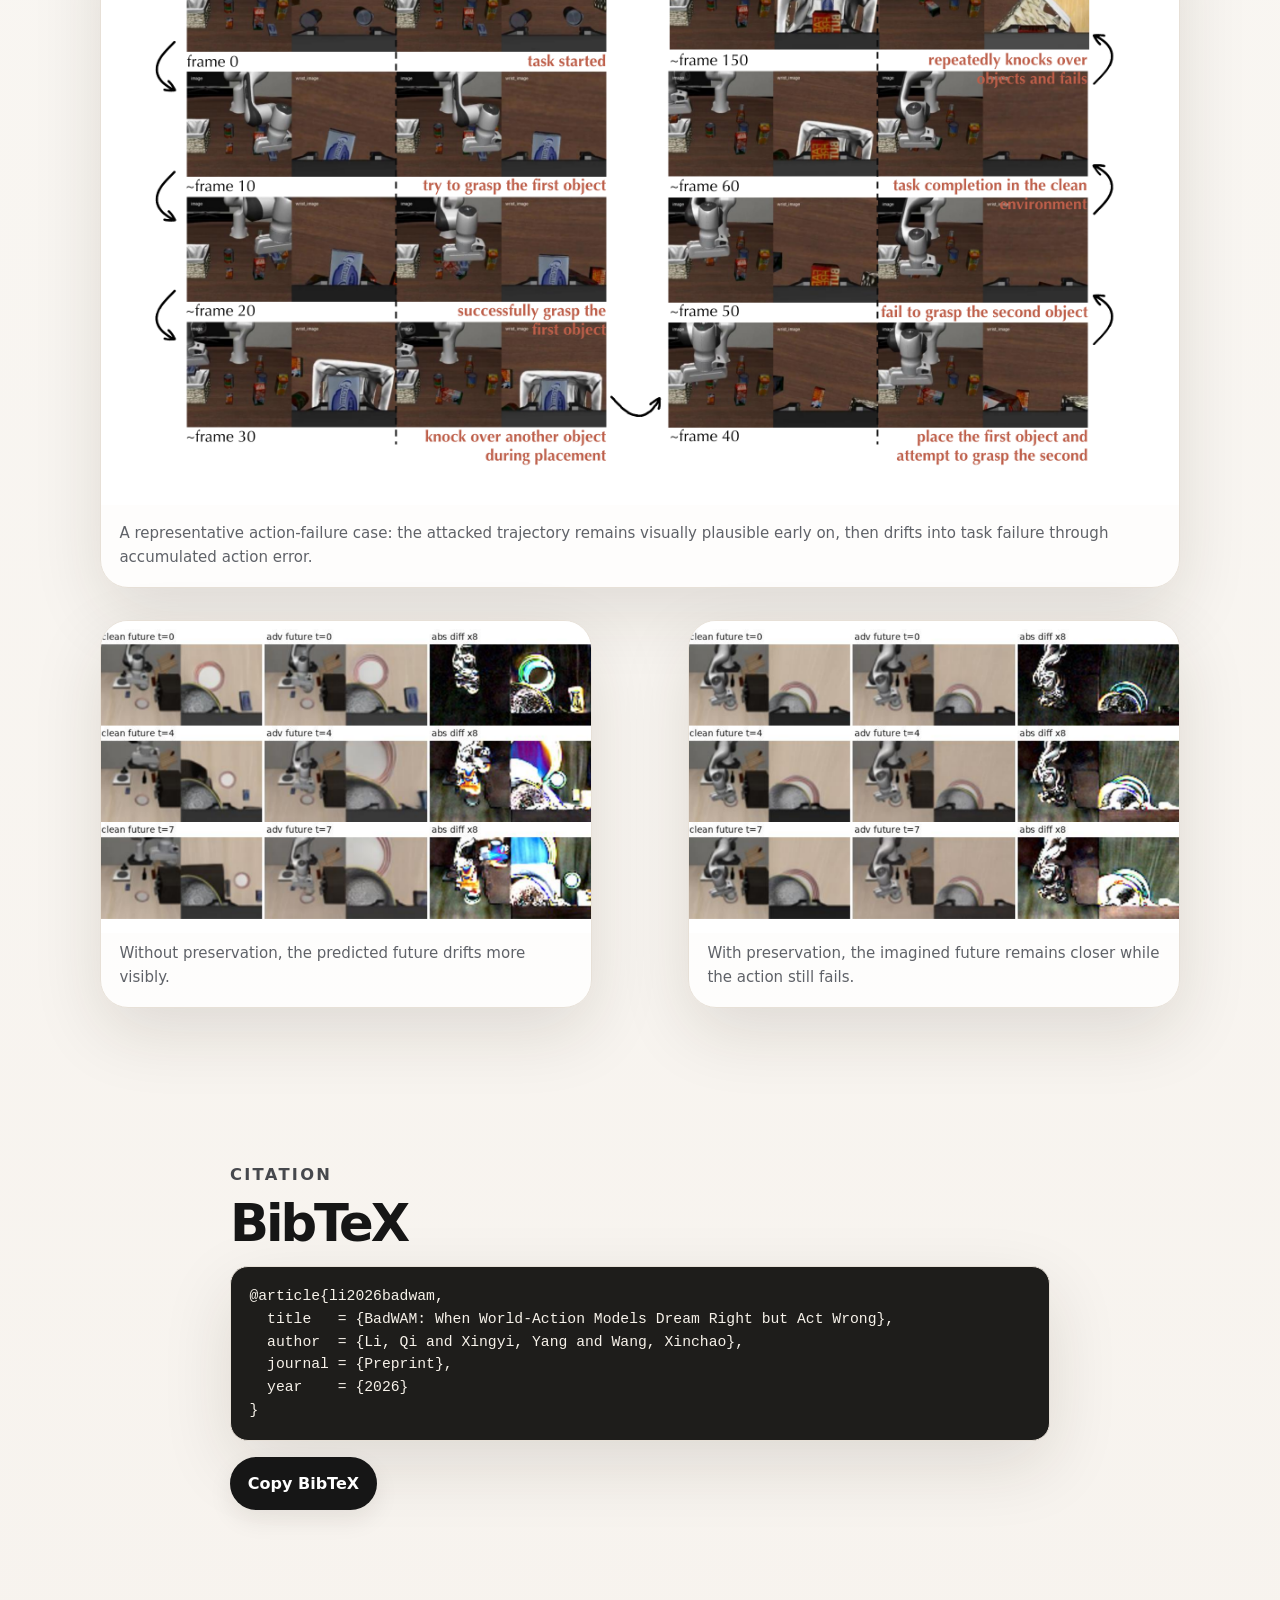
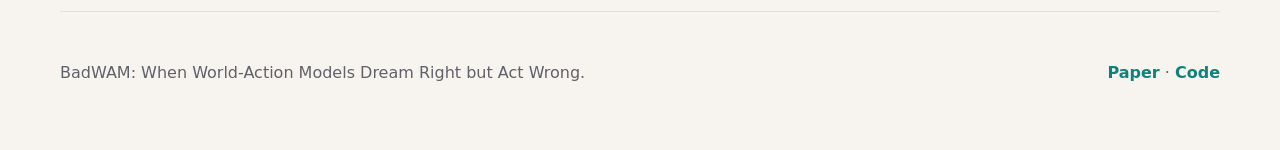
==== commit 7518e019: "Update index.html" ====
--- a/Homepage/index.html
+++ b/Homepage/index.html
@@ -5,16 +5,16 @@
     <meta name="viewport" content="width=device-width, initial-scale=1" />
     <meta
       name="description"
-      content="BadWAM: World-Action Desynchronization Attacks against World-Action Models"
+      content="BadWAM: When World-Action Models Dream Right but Act Wrong"
     />
     <meta property="og:title" content="BadWAM" />
     <meta
       property="og:description"
-      content="World-action desynchronization attacks against world-action models."
+      content="World-action adversarial attacks against world-action models."
     />
     <meta property="og:type" content="website" />
     <meta property="og:image" content="assets/images/method_overview.png" />
-    <title>BadWAM: World-Action Desynchronization Attacks</title>
+    <title>BadWAM: World-Action Adversarial Attacks</title>
     <link rel="stylesheet" href="style.css" />
   </head>
 
@@ -37,12 +37,15 @@
       <section class="hero">
         <div class="hero-copy">
           <p class="eyebrow">Project page · Preprint</p>
-          <h1>BadWAM: World-Action Desynchronization Attacks against World-Action Models</h1>
+          <h1>
+            <span class="gradient-text">BadWAM</span>:
+            When World-Action Models Dream Right but Act Wrong
+          </h1>
           <p class="authors">
-            Qi Li<sup>1</sup> · Xinchao Wang<sup>1†</sup>
+            Qi Li<sup>1</sup> · Xingyi Yang<sup>2</sup> · Xinchao Wang<sup>1†</sup>
           </p>
           <p class="affiliation">
-            <sup>1</sup>National University of Singapore · <sup>†</sup>Corresponding author
+            <sup>1</sup>National University of Singapore · <sup>2</sup>The Hong Kong Polytechnic University · <sup>†</sup>Corresponding author
           </p>
           <p class="tagline">
             BadWAM shows that a robot can appear to imagine a plausible future while
@@ -66,7 +69,7 @@
             </div>
           </div>
           <p>
-            Action-only desynchronization reduces closed-loop LIBERO success on the
+            Action-only adversarial attack reduces closed-loop LIBERO success on the
             action-only WAM from <b>96.5%</b> to <b>43.1%</b>.
           </p>
         </aside>
@@ -89,15 +92,15 @@
           World-action models (WAMs) couple action generation with future world
           prediction, a design often viewed as a source of robustness, interpretability,
           and safety. BadWAM challenges this assumption. It models
-          <em>world-action desynchronization attacks</em>: small observation
+          <em>world-action adversarial attacks</em>: small observation
           perturbations that break the alignment between what a WAM imagines and what it
           executes.
         </p>
         <p>
           BadWAM instantiates two complementary objectives. The
-          <strong>action-only desynchronization attack</strong> prioritizes disruption by
+          <strong>action-only adversarial attack</strong> prioritizes disruption by
           driving the model toward task-failing actions. The
-          <strong>imagination-preserving desynchronization attack</strong> additionally
+          <strong>imagination-preserving adversarial attack</strong> additionally
           keeps the predicted future close to the clean imagination, producing a stealthier
           failure mode. Across WAM variants and closed-loop robot tasks, BadWAM
           substantially reduces task success and shows that plausible imagined futures
@@ -114,7 +117,7 @@
         <div class="method-grid">
           <article class="method-card red">
             <span class="step">01</span>
-            <h3>Action-only desynchronization</h3>
+            <h3>Action-only adversarial attack</h3>
             <p>
               The attacker maximizes the deviation between clean and attacked action
               chunks under a bounded visual perturbation. This captures high-strength
@@ -123,7 +126,7 @@
           </article>
           <article class="method-card orange">
             <span class="step">02</span>
-            <h3>Imagination-preserving desynchronization</h3>
+            <h3>Imagination-preserving adversarial attack</h3>
             <p>
               The attacker still shifts the action, but regularizes the predicted future
               to remain close to the clean imagination. This creates a stealthier
@@ -169,17 +172,17 @@
           <article class="result-card green">
             <span>Action-only WAM</span>
             <strong>96.5 → 43.1</strong>
-            <p>LIBERO success under action-only desynchronization.</p>
+            <p>LIBERO success under action-only attack.</p>
           </article>
           <article class="result-card purple">
             <span>Joint WAM</span>
-            <strong>96.7 → 61.5</strong>
-            <p>LIBERO success under action-only desynchronization.</p>
+            <strong>98.1 → 61.5</strong>
+            <p>LIBERO success under action-only attack.</p>
           </article>
           <article class="result-card orange">
             <span>IDM WAM</span>
-            <strong>100.0 → 66.1</strong>
-            <p>LIBERO success under action-only desynchronization.</p>
+            <strong>98.4 → 66.1</strong>
+            <p>LIBERO success under action-only attack.</p>
           </article>
           <article class="result-card red">
             <span>RoboTwin</span>
@@ -279,8 +282,8 @@
         <p class="eyebrow">Citation</p>
         <h2>BibTeX</h2>
         <pre><code id="bibtex">@article{li2026badwam,
-  title   = {BadWAM: World-Action Desynchronization Attacks against World-Action Models},
-  author  = {Li, Qi and Wang, Xinchao},
+  title   = {BadWAM: When World-Action Models Dream Right but Act Wrong},
+  author  = {Li, Qi and Xingyi, Yang and Wang, Xinchao},
   journal = {Preprint},
   year    = {2026}
 }</code></pre>
@@ -293,7 +296,7 @@
 
     <footer class="footer">
       <p>
-        BadWAM · World-action desynchronization attacks against world-action models.
+        BadWAM: When World-Action Models Dream Right but Act Wrong.
       </p>
       <p>
         <a href="assets/paper/BadWAM.pdf">Paper</a>
--- a/Homepage/style.css
+++ b/Homepage/style.css
@@ -324,6 +324,23 @@
   margin: -1.2% -4% -0.5%;
 }
 
+.gradient-text {
+  background: linear-gradient(
+    90deg,
+    #5B8CFF 0%,
+    #8A5CF6 40%,
+    #FF4D8D 75%,
+    #FF8A00 100%
+  );
+
+  -webkit-background-clip: text;
+  background-clip: text;
+  color: transparent;
+  -webkit-text-fill-color: transparent;
+
+  font-weight: 800;
+}
+
 .image-card figcaption {
   padding: 1rem 1.15rem 1.1rem;
   color: var(--muted);
